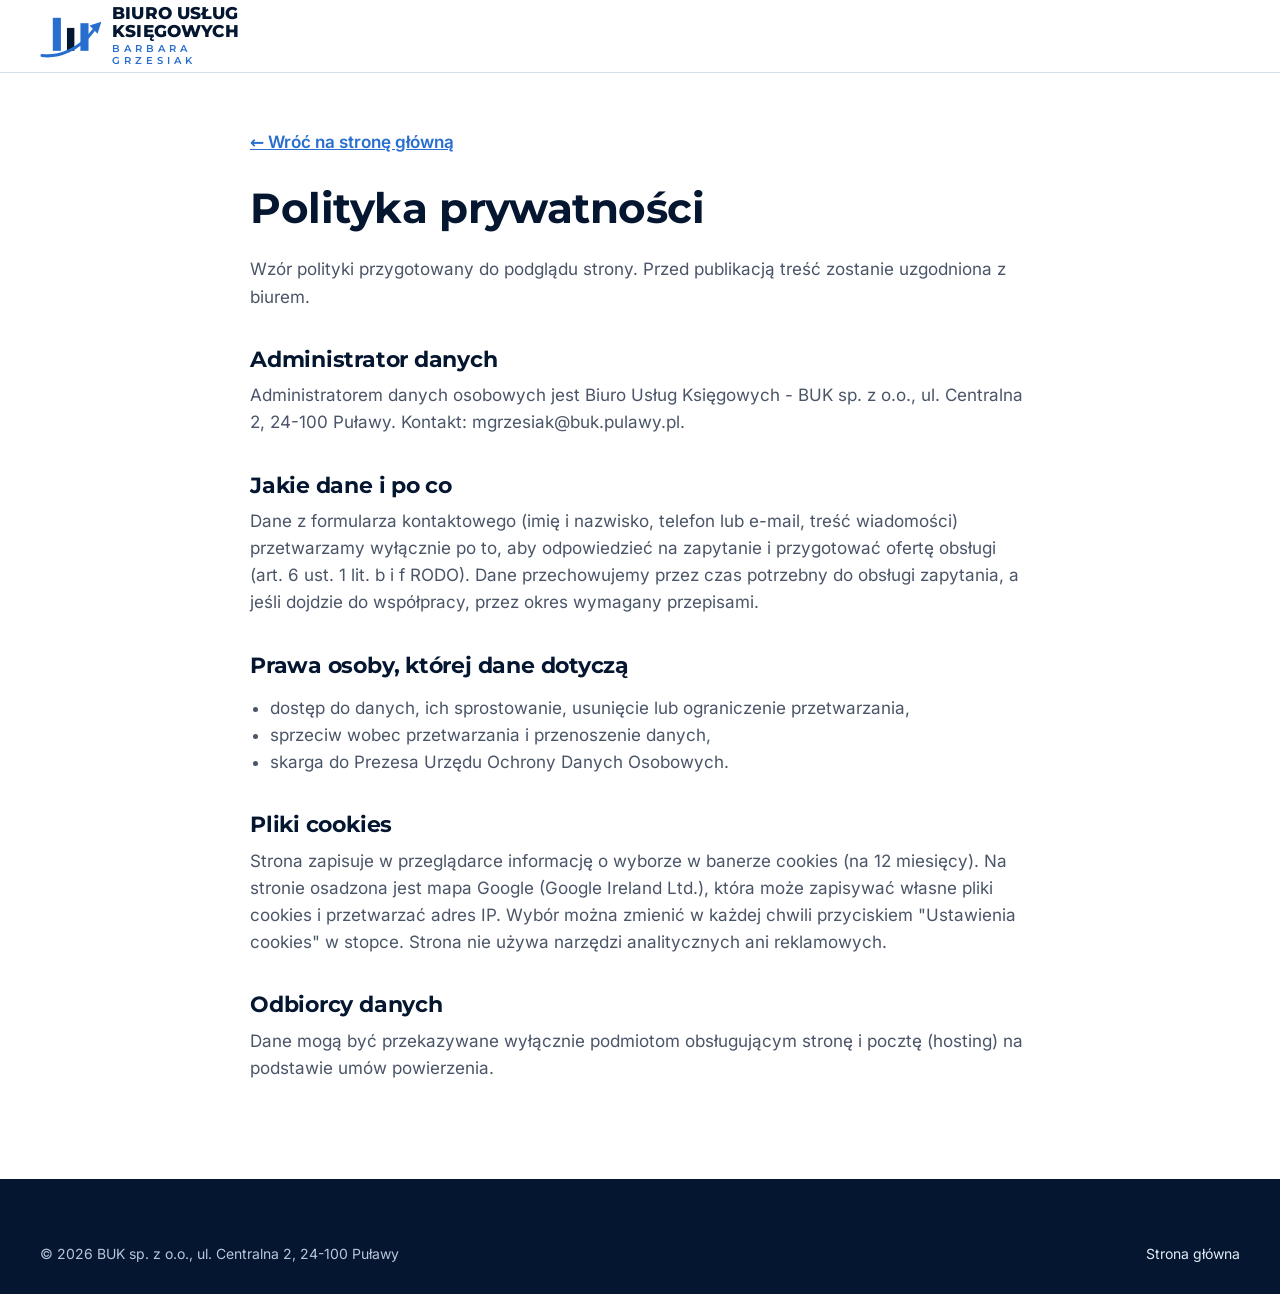
==== polityka.html @ df17cee8 "Podglad strony BUK Pulawy" ====
<!doctype html>
<html lang="pl">
<head>
<meta charset="utf-8">
<meta name="viewport" content="width=device-width,initial-scale=1">
<meta name="robots" content="noindex,nofollow">
<title>Polityka prywatności - Biuro Usług Księgowych BUK Puławy</title>
<link rel="stylesheet" href="style.css">
<style>
.pol{padding:56px 0 80px}
.pol .wrap{max-width:780px}
.pol h1{font-size:clamp(30px,4vw,42px);margin-bottom:24px}
.pol h2{font-size:22px;margin:36px 0 10px}
.pol p,.pol li{color:var(--tekst2)}
.pol ul{padding-left:20px}
.pol .wroc{display:inline-block;margin-bottom:28px;font-weight:600;color:var(--niebieski)}
</style>
</head>
<body>
<header class="top"><div class="top-in">
  <a class="logo" href="index.html" aria-label="Strona główna">
    <svg class="logo-znak" viewBox="0 0 92 68" aria-hidden="true"><rect x="19" y="7" width="12" height="49" fill="#276ECF"/><rect x="40" y="22" width="11" height="34" fill="#041630"/><rect x="60" y="15" width="12" height="41" fill="#276ECF"/><path d="M3 63C27 66 58 55 79 26" fill="none" stroke="#276ECF" stroke-width="4.6" stroke-linecap="round"/><path d="M91 13 73.5 18.5 85.5 30.5Z" fill="#276ECF"/></svg>
    <span class="logo-txt"><b>Biuro Usług<br>Księgowych</b><i>Barbara<br>Grzesiak</i></span>
  </a>
</div></header>
<main class="pol"><div class="wrap">
  <a class="wroc" href="index.html">&#8592; Wróć na stronę główną</a>
  <h1>Polityka prywatności</h1>
  <p>Wzór polityki przygotowany do podglądu strony. Przed publikacją treść zostanie uzgodniona z biurem.</p>
  <h2>Administrator danych</h2>
  <p>Administratorem danych osobowych jest Biuro Usług Księgowych - BUK sp. z o.o., ul. Centralna 2, 24-100 Puławy. Kontakt: mgrzesiak@buk.pulawy.pl.</p>
  <h2>Jakie dane i po co</h2>
  <p>Dane z formularza kontaktowego (imię i nazwisko, telefon lub e-mail, treść wiadomości) przetwarzamy wyłącznie po to, aby odpowiedzieć na zapytanie i przygotować ofertę obsługi (art. 6 ust. 1 lit. b i f RODO). Dane przechowujemy przez czas potrzebny do obsługi zapytania, a jeśli dojdzie do współpracy, przez okres wymagany przepisami.</p>
  <h2>Prawa osoby, której dane dotyczą</h2>
  <ul>
    <li>dostęp do danych, ich sprostowanie, usunięcie lub ograniczenie przetwarzania,</li>
    <li>sprzeciw wobec przetwarzania i przenoszenie danych,</li>
    <li>skarga do Prezesa Urzędu Ochrony Danych Osobowych.</li>
  </ul>
  <h2>Pliki cookies</h2>
  <p>Strona zapisuje w przeglądarce informację o wyborze w banerze cookies (na 12 miesięcy). Na stronie osadzona jest mapa Google (Google Ireland Ltd.), która może zapisywać własne pliki cookies i przetwarzać adres IP. Wybór można zmienić w każdej chwili przyciskiem "Ustawienia cookies" w stopce. Strona nie używa narzędzi analitycznych ani reklamowych.</p>
  <h2>Odbiorcy danych</h2>
  <p>Dane mogą być przekazywane wyłącznie podmiotom obsługującym stronę i pocztę (hosting) na podstawie umów powierzenia.</p>
</div></main>
<footer class="stopka"><div class="wrap s-dol" style="margin-top:0;border-top:0;padding-top:0">
  <span>&copy; 2026 BUK sp. z o.o., ul. Centralna 2, 24-100 Puławy</span>
  <a href="index.html">Strona główna</a>
</div></footer>
</body>
</html>
---- style.css ----
@font-face{font-family:'Montserrat';font-style:normal;font-weight:500 800;font-display:swap;src:url(fonts/montserrat-latin-ext.woff2) format('woff2');unicode-range:U+0100-02BA,U+02BD-02C5,U+02C7-02CC,U+02CE-02D7,U+02DD-02FF,U+0304,U+0308,U+0329,U+1D00-1DBF,U+1E00-1E9F,U+1EF2-1EFF,U+2020,U+20A0-20AB,U+20AD-20C0,U+2113,U+2C60-2C7F,U+A720-A7FF}
@font-face{font-family:'Montserrat';font-style:normal;font-weight:500 800;font-display:swap;src:url(fonts/montserrat-latin.woff2) format('woff2');unicode-range:U+0000-00FF,U+0131,U+0152-0153,U+02BB-02BC,U+02C6,U+02DA,U+02DC,U+0304,U+0308,U+0329,U+2000-206F,U+20AC,U+2122,U+2191,U+2193,U+2212,U+2215,U+FEFF,U+FFFD}
@font-face{font-family:'Inter';font-style:normal;font-weight:400;font-display:swap;src:url(fonts/inter-latin-ext-400-normal.woff2) format('woff2');unicode-range:U+0100-02BA,U+02BD-02C5,U+02C7-02CC,U+02CE-02D7,U+02DD-02FF,U+0304,U+0308,U+0329,U+1D00-1DBF,U+1E00-1E9F,U+1EF2-1EFF,U+2020,U+20A0-20AB,U+20AD-20C0,U+2113,U+2C60-2C7F,U+A720-A7FF}
@font-face{font-family:'Inter';font-style:normal;font-weight:400;font-display:swap;src:url(fonts/inter-latin-400-normal.woff2) format('woff2');unicode-range:U+0000-00FF,U+0131,U+0152-0153,U+02BB-02BC,U+02C6,U+02DA,U+02DC,U+0304,U+0308,U+0329,U+2000-206F,U+20AC,U+2122,U+2191,U+2193,U+2212,U+2215,U+FEFF,U+FFFD}
@font-face{font-family:'Inter';font-style:normal;font-weight:500;font-display:swap;src:url(fonts/inter-latin-ext-500-normal.woff2) format('woff2');unicode-range:U+0100-02BA,U+02BD-02C5,U+02C7-02CC,U+02CE-02D7,U+02DD-02FF,U+0304,U+0308,U+0329,U+1D00-1DBF,U+1E00-1E9F,U+1EF2-1EFF,U+2020,U+20A0-20AB,U+20AD-20C0,U+2113,U+2C60-2C7F,U+A720-A7FF}
@font-face{font-family:'Inter';font-style:normal;font-weight:500;font-display:swap;src:url(fonts/inter-latin-500-normal.woff2) format('woff2');unicode-range:U+0000-00FF,U+0131,U+0152-0153,U+02BB-02BC,U+02C6,U+02DA,U+02DC,U+0304,U+0308,U+0329,U+2000-206F,U+20AC,U+2122,U+2191,U+2193,U+2212,U+2215,U+FEFF,U+FFFD}
@font-face{font-family:'Inter';font-style:normal;font-weight:600;font-display:swap;src:url(fonts/inter-latin-ext-600-normal.woff2) format('woff2');unicode-range:U+0100-02BA,U+02BD-02C5,U+02C7-02CC,U+02CE-02D7,U+02DD-02FF,U+0304,U+0308,U+0329,U+1D00-1DBF,U+1E00-1E9F,U+1EF2-1EFF,U+2020,U+20A0-20AB,U+20AD-20C0,U+2113,U+2C60-2C7F,U+A720-A7FF}
@font-face{font-family:'Inter';font-style:normal;font-weight:600;font-display:swap;src:url(fonts/inter-latin-600-normal.woff2) format('woff2');unicode-range:U+0000-00FF,U+0131,U+0152-0153,U+02BB-02BC,U+02C6,U+02DA,U+02DC,U+0304,U+0308,U+0329,U+2000-206F,U+20AC,U+2122,U+2191,U+2193,U+2212,U+2215,U+FEFF,U+FFFD}

:root{
  --granat:#041630;
  --granat2:#0B2A57;
  --niebieski:#276ECF;
  --blekit:#4C93F0;
  --szary:#EEF2F7;
  --linia:#D7DFEA;
  --tekst:#1B2433;
  --tekst2:#4A5568;
  --head:72px;
  --wrap:min(1200px,calc(100% - 64px));
}
*,*::before,*::after{box-sizing:border-box}
[hidden]{display:none!important}
html{scroll-behavior:smooth;scroll-padding-top:var(--head);-webkit-text-size-adjust:100%}
body{margin:0;background:#fff;color:var(--tekst);font:400 17px/1.6 Inter,system-ui,-apple-system,"Segoe UI",Roboto,sans-serif;overflow-x:hidden}
img{display:block;max-width:100%;height:auto}
a{color:var(--niebieski)}
h1,h2,h3{font-family:Montserrat,Inter,sans-serif;color:var(--granat);margin:0;line-height:1.15;letter-spacing:-.01em}
h2{font-size:clamp(28px,3.2vw,42px);font-weight:700}
h3{font-size:20px;font-weight:700}
p{margin:0 0 1em}
.wrap{width:var(--wrap);margin:0 auto}
.skip{position:absolute;left:-9999px}
.skip:focus{left:16px;top:8px;z-index:200;background:#fff;padding:8px 12px}
:focus-visible{outline:3px solid var(--blekit);outline-offset:2px}

/* przyciski */
.btn{display:inline-flex;align-items:center;gap:12px;background:var(--niebieski);color:#fff;font:600 17px/1 Inter,sans-serif;text-decoration:none;padding:17px 24px;border:0;border-radius:3px;cursor:pointer;transition:background .2s,transform .2s}
.btn svg{width:18px;height:18px;transition:transform .2s}
.btn:hover{background:#1D5DB5}
.btn:hover svg{transform:translate(2px,-2px)}
.btn-jasny{background:#fff;color:var(--granat)}
.btn-jasny:hover{background:#E3EDFB}
.btn-maly{padding:12px 16px;font-size:15px}
.btn-obrys{background:transparent;color:var(--granat);box-shadow:inset 0 0 0 2px var(--granat)}
.btn-obrys:hover{background:var(--szary)}
.link{background:none;border:0;padding:0;font:inherit;color:inherit;text-decoration:underline;cursor:pointer}

/* nagłówek */
.top{position:sticky;top:0;z-index:50;background:#fff;border-bottom:1px solid var(--linia)}
.top-in{width:var(--wrap);margin:0 auto;height:var(--head);display:flex;align-items:center;gap:28px}
.logo{display:flex;align-items:center;gap:10px;text-decoration:none;margin-right:auto;min-width:0}
.logo-znak{width:62px;height:46px;flex:none}
.logo-txt{display:flex;flex-direction:column;font-family:Montserrat,sans-serif;line-height:1.02}
.logo-txt b{font-weight:800;color:var(--granat);font-size:17px;text-transform:uppercase;letter-spacing:.01em}
.logo-txt i{font-style:normal;font-weight:600;color:var(--niebieski);font-size:9.5px;text-transform:uppercase;letter-spacing:.42em;margin-top:3px;line-height:1.25}
.menu{display:flex;gap:30px}
.menu a{color:var(--granat);text-decoration:none;font-weight:500;font-size:16px;padding:6px 0;border-bottom:2px solid transparent}
.menu a:hover,.menu a.akt{border-bottom-color:var(--niebieski)}
.menu-tel{display:none}
.top-tel{display:inline-flex;align-items:center;gap:8px;color:var(--granat);font-weight:600;text-decoration:none;background:var(--szary);padding:11px 16px;border-radius:3px}
.top-tel svg{width:17px;height:17px;color:var(--niebieski)}
.burger{display:none}

/* hero */
.hero{position:relative;min-height:calc(100svh - var(--head) - 1px);display:flex;align-items:center;background:var(--granat);overflow:hidden;isolation:isolate}
.hero-foto{position:absolute;inset:0;z-index:-2}
.hero-foto img{width:100%;height:100%;object-fit:cover;object-position:62% 40%}
.hero::before{content:"";position:absolute;inset:0;z-index:-1;background:linear-gradient(90deg,rgba(4,22,48,.94) 0%,rgba(4,22,48,.86) 30%,rgba(4,22,48,.45) 55%,rgba(4,22,48,0) 75%)}
.hero-luk{position:absolute;left:0;bottom:0;width:min(60vw,1100px);height:auto;z-index:-1;pointer-events:none}
.hero-in{width:var(--wrap);margin:0 auto;padding:48px 0 64px}
.hero h1{color:#fff;font-size:clamp(36px,4.1vw,62px);font-weight:800;max-width:15.5ch;line-height:1.08}
.lead{color:#D5E0EF;font-size:clamp(17px,1.35vw,20px);max-width:36em;margin:22px 0 0}
.hero-cta{display:flex;align-items:center;gap:22px;flex-wrap:wrap;margin-top:34px}
.hero-adres{color:#B9C9E0;font-size:15px}

/* listy ze słupkami (znak z logo) */
.slupki-lista{list-style:none;margin:24px 0 0;padding:0}
.slupki-lista li{position:relative;padding:9px 0 9px 30px;border-top:1px solid var(--linia)}
.slupki-lista li:last-child{border-bottom:1px solid var(--linia)}
.slupki-lista li::before{content:"";position:absolute;left:0;top:17px;width:15px;height:13px;background:linear-gradient(var(--niebieski),var(--niebieski)) 0 100%/4px 9px no-repeat,linear-gradient(var(--granat),var(--granat)) 5.5px 100%/4px 6px no-repeat,linear-gradient(var(--niebieski),var(--niebieski)) 11px 100%/4px 13px no-repeat}
.slupki-lista.jasna li{border-color:rgba(255,255,255,.16);color:#E4ECF7}
.slupki-lista.jasna li::before{background:linear-gradient(var(--blekit),var(--blekit)) 0 100%/4px 9px no-repeat,linear-gradient(#fff,#fff) 5.5px 100%/4px 6px no-repeat,linear-gradient(var(--blekit),var(--blekit)) 11px 100%/4px 13px no-repeat}

/* o biurze */
.o-biurze{padding:104px 0}
.o-siatka{display:grid;grid-template-columns:minmax(0,1.05fr) minmax(0,1fr);gap:72px;align-items:center}
.o-tekst h2{margin-bottom:24px;max-width:18ch}
.o-tekst p{color:var(--tekst2)}
.o-foto{position:relative;margin:0 0 0 0;padding:0 0 44px 44px}
.o-foto img{width:100%;aspect-ratio:3/2;object-fit:cover;object-position:40% 50%;position:relative;z-index:1}
.o-slupki{position:absolute;left:0;bottom:0;width:120px;height:160px;z-index:0}

/* oferta */
.oferta{background:var(--szary);padding:104px 0}
.sekcja-gora{display:flex;justify-content:space-between;align-items:flex-end;gap:32px;margin-bottom:44px}
.sekcja-gora p{max-width:30em;color:var(--tekst2);margin:0}
.karty{display:grid;grid-template-columns:repeat(3,minmax(0,1fr));gap:28px}
.karta{position:relative;background:#fff;display:flex;flex-direction:column;border-bottom:4px solid var(--niebieski);overflow:hidden}
.karta-foto{aspect-ratio:16/10;overflow:hidden}
.karta-foto img{width:100%;height:100%;object-fit:cover;transition:transform .5s}
.karta:hover .karta-foto img{transform:scale(1.04)}
.karta-in{padding:28px 28px 40px}
.karta h3{font-size:22px;margin-bottom:14px}
.karta ul{margin:0;padding:0;list-style:none;color:var(--tekst2)}
.karta li{padding:6px 0;border-top:1px solid #E6EBF2;font-size:16px}
.karta li:first-child{border-top:0}
.karta p{color:var(--tekst2);font-size:16px;margin:0}
.karta-wykres{position:absolute;right:24px;bottom:14px;display:flex;align-items:flex-end;gap:4px;height:22px}
.karta-wykres i{display:block;width:6px;background:var(--niebieski);transition:height .35s}
.karta-wykres i:nth-child(1){height:10px}
.karta-wykres i:nth-child(2){height:6px;background:var(--granat)}
.karta-wykres i:nth-child(3){height:14px}
.karta:hover .karta-wykres i:nth-child(1){height:15px}
.karta:hover .karta-wykres i:nth-child(2){height:11px}
.karta:hover .karta-wykres i:nth-child(3){height:22px}
.karty-nav{display:none}

/* dla kogo - ciemna sekcja */
.dla-kogo{position:relative;background:var(--granat);color:#fff;padding:104px 0;overflow:hidden;isolation:isolate}
.dk-tlo{position:absolute;inset:0;width:100%;height:100%;object-fit:cover;opacity:.22;z-index:-2;filter:grayscale(1)}
.dk-wykres{position:absolute;right:0;bottom:0;width:min(52vw,640px);height:auto;z-index:-1;fill:rgba(76,147,240,.16);stroke:rgba(76,147,240,.28)}
.dk-wykres path:last-child{stroke:none}
.dk-in h2{color:#fff;max-width:16ch}
.dk-lead{color:#C4D2E6;font-size:19px;margin:18px 0 40px;max-width:32em}
.dk-kolumny{display:grid;grid-template-columns:repeat(2,minmax(0,330px));gap:48px;margin-bottom:44px}
.dk-kolumny h3{color:#fff;font-size:18px}
.dk-kolumny .slupki-lista{margin-top:14px}

/* kontakt */
.kontakt{padding:104px 0}
.k-siatka{display:grid;grid-template-columns:minmax(0,1fr) minmax(0,1fr);gap:56px;align-items:stretch}
.k-firma{font-size:19px;color:var(--granat);font-weight:500;margin:22px 0 22px}
.k-lista{margin:0 0 36px;display:grid;grid-template-columns:repeat(2,minmax(0,1fr));gap:24px}
.k-lista dt{font-size:14px;color:var(--tekst2);margin-bottom:4px}
.k-lista dd{margin:0;font-weight:600;line-height:1.7;overflow-wrap:anywhere}
.k-lista a{color:var(--granat);text-decoration:none}
.k-lista a:hover{color:var(--niebieski);text-decoration:underline}
.formularz{background:var(--szary);padding:30px;border-top:4px solid var(--niebieski)}
.formularz h3{margin-bottom:18px}
.pola{display:grid;grid-template-columns:repeat(2,minmax(0,1fr));gap:16px}
.formularz label{display:block;font-size:15px;font-weight:500;color:var(--granat);margin-bottom:16px}
.formularz input:not([type=checkbox]),.formularz textarea{display:block;width:100%;margin-top:6px;font:400 16px/1.4 Inter,sans-serif;padding:12px 14px;border:1px solid #C3CEDD;border-radius:3px;background:#fff;color:var(--tekst)}
.formularz input:focus,.formularz textarea:focus{outline:2px solid var(--niebieski);outline-offset:0;border-color:var(--niebieski)}
.formularz textarea{resize:vertical}
.zgoda{display:flex!important;gap:10px;align-items:flex-start;font-weight:400!important;font-size:14px!important;color:var(--tekst2)!important}
.zgoda input{margin-top:3px;width:18px;height:18px;flex:none;accent-color:var(--niebieski)}
.form-info{margin:14px 0 0;font-size:15px;color:var(--granat);min-height:1px}
.k-mapa{position:relative;min-height:420px;display:flex;flex-direction:column}
.k-mapa iframe{flex:1;width:100%;min-height:420px;border:0;display:block;filter:saturate(.9)}
.trasa{display:block;background:var(--granat);color:#fff;text-decoration:none;font-weight:600;padding:16px 20px}
.trasa:hover{background:var(--granat2)}
.mapa-zastep{flex:1;min-height:420px;background:var(--szary);display:flex;flex-direction:column;justify-content:center;align-items:flex-start;padding:32px;gap:12px}

/* stopka */
.stopka{background:var(--granat);color:#B9C6DA;padding:64px 0 28px;font-size:15px}
.stopka a,.stopka .link{color:#E4ECF7;text-decoration:none}
.stopka a:hover,.stopka .link:hover{text-decoration:underline}
.s-siatka{display:grid;grid-template-columns:minmax(0,1.6fr) repeat(3,minmax(0,1fr));gap:32px}
.s-firma{display:flex;gap:16px;align-items:flex-start}
.s-znak{width:52px;height:38px;flex:none}
.s-firma b{color:#fff}
.stopka p{margin:0;line-height:1.85}
.s-dol{display:flex;justify-content:space-between;align-items:center;gap:16px;flex-wrap:wrap;margin-top:44px;padding-top:22px;border-top:1px solid rgba(255,255,255,.12);font-size:14px}

/* dolny pasek (telefon) */
.mob{display:none}

/* cookies */
.cookies{position:fixed;left:24px;bottom:24px;z-index:90;max-width:440px;background:#fff;color:var(--tekst);padding:22px;box-shadow:0 18px 50px rgba(4,22,48,.28);border-top:4px solid var(--niebieski);font-size:15px}
.cookies p{margin:0 0 10px}
.ck-tyt{font:700 17px Montserrat,sans-serif;color:var(--granat)}
.ck-opcje{display:grid;gap:8px;margin:6px 0 14px}
.ck-opcje label{display:flex;gap:8px;align-items:center}
.ck-btn{display:flex;gap:10px;align-items:center;flex-wrap:wrap;margin-top:14px}
.ck-btn .link{color:var(--granat);font-size:15px;margin-left:4px}

/* niski komputer */
@media (min-width:761px) and (max-height:820px){
  .hero h1{font-size:clamp(34px,3.6vw,52px)}
  .hero-in{padding:32px 0 44px}
  .hero-cta{margin-top:28px}
}
@media (max-width:1100px){
  .menu{gap:20px}
  .top-tel span{display:none}
  .o-siatka{gap:44px}
}

/* tablet i telefon */
@media (max-width:900px){
  :root{--head:64px;--wrap:calc(100% - 32px)}
  .top-in{gap:10px}
  .burger{display:flex;flex-direction:column;justify-content:center;gap:5px;width:46px;height:46px;background:var(--granat);border:0;border-radius:3px;padding:0 12px;cursor:pointer}
  .burger span{display:block;height:2px;background:#fff;transition:transform .25s,opacity .2s}
  .burger[aria-expanded=true] span:nth-child(1){transform:translateY(7px) rotate(45deg)}
  .burger[aria-expanded=true] span:nth-child(2){opacity:0}
  .burger[aria-expanded=true] span:nth-child(3){transform:translateY(-7px) rotate(-45deg)}
  .top-tel{padding:0;width:46px;height:46px;justify-content:center}
  .top-tel svg{width:20px;height:20px}
  .menu{position:fixed;left:0;right:0;top:var(--head);background:#fff;flex-direction:column;gap:0;padding:8px 16px 24px;border-bottom:1px solid var(--linia);box-shadow:0 20px 40px rgba(4,22,48,.18);transform:translateY(-8px);opacity:0;visibility:hidden;transition:opacity .2s,transform .2s,visibility .2s}
  .menu.otwarte{opacity:1;visibility:visible;transform:none}
  .menu a{font:700 20px/1.3 Montserrat,sans-serif;padding:15px 0;border-bottom:1px solid var(--linia)}
  .menu a.akt{color:var(--niebieski);border-bottom-color:var(--linia)}
  .menu-tel{display:block;color:var(--niebieski)!important;border-bottom:0!important}
  .o-siatka,.k-siatka{grid-template-columns:minmax(0,1fr)}
  .s-siatka{grid-template-columns:repeat(2,minmax(0,1fr))}
  .s-firma{grid-column:1/-1}
  .karty{display:flex;overflow-x:auto;scroll-snap-type:x mandatory;gap:16px;margin:0 -16px;padding:0 16px 8px;scrollbar-width:none;overscroll-behavior-x:contain;cursor:grab}
  .karty::-webkit-scrollbar{display:none}
  .karta{flex:0 0 min(82%,380px);scroll-snap-align:start}
  .karty-nav{display:flex;gap:10px;margin-top:16px}
  .kn{width:46px;height:46px;border:2px solid var(--granat);background:#fff;color:var(--granat);font-size:20px;border-radius:3px;cursor:pointer}
}

@media (max-width:760px){
  body{font-size:16.5px}
  .logo-znak{width:44px;height:33px}
  .logo-txt b{font-size:13px}
  .logo-txt i{font-size:7.5px;letter-spacing:.38em}
  .hero{flex-direction:column;align-items:stretch;min-height:calc(100svh - var(--head) - 1px)}
  .hero::before{display:none}
  .hero-luk{display:none}
  .hero-foto{position:relative;inset:auto;z-index:0;flex:1 1 0;min-height:min(58vw,30svh);align-self:stretch;width:100%}
  .hero-foto img{position:absolute;inset:0;object-position:50% 30%}
  .hero-foto::after{content:"";position:absolute;left:0;right:0;bottom:-1px;height:45%;background:linear-gradient(rgba(4,22,48,0),var(--granat))}
  .hero-in{flex:0 0 auto;width:100%;padding:6px 16px 26px;position:relative;z-index:1}
  .hero h1{font-size:clamp(27px,7.6vw,34px);max-width:none}
  .lead{font-size:16px;line-height:1.5;margin-top:14px}
  .hero-cta{margin-top:24px;gap:10px 16px}
  .hero-cta .btn{flex:1 1 auto;justify-content:center}
  .hero-adres{font-size:14px;width:100%;text-align:center}
  .o-biurze,.oferta,.dla-kogo,.kontakt{padding:68px 0}
  .o-foto{padding:0 0 28px 28px}
  .o-slupki{width:80px;height:106px}
  .sekcja-gora{display:block;margin-bottom:28px}
  .sekcja-gora p{margin-top:12px}
  .dk-kolumny{grid-template-columns:minmax(0,1fr);gap:28px}
  .dk-wykres{width:90vw}
  .dla-kogo .btn{width:100%;justify-content:center}
  .k-lista{grid-template-columns:minmax(0,1fr);gap:16px}
  .pola{grid-template-columns:minmax(0,1fr);gap:0}
  .formularz{padding:22px 18px;margin:0 -16px}
  .formularz .btn{width:100%;justify-content:center}
  .k-mapa,.k-mapa iframe{min-height:320px}
  .k-mapa{margin:0 -16px}
  .kontakt{padding-bottom:0}
  .stopka{padding-bottom:96px}
  .s-dol{flex-direction:column;align-items:flex-start}
  .mob{display:grid;grid-template-columns:1fr 1.4fr;gap:8px;position:fixed;left:0;right:0;bottom:0;z-index:60;background:#fff;padding:10px 12px calc(10px + env(safe-area-inset-bottom));box-shadow:0 -6px 24px rgba(4,22,48,.16);transform:translateY(110%);transition:transform .25s}
  .mob.widac{transform:none}
  .mob a{display:flex;align-items:center;justify-content:center;height:48px;border-radius:3px;font-weight:600;text-decoration:none;color:var(--granat);box-shadow:inset 0 0 0 2px var(--granat)}
  .mob a.mob-cta{background:var(--niebieski);color:#fff;box-shadow:none}
  .cookies{left:12px;right:12px;bottom:12px;max-width:none;padding:18px}
}
@media (max-width:760px) and (max-height:700px){
  .hero h1{font-size:clamp(25px,7vw,30px)}
  .lead{font-size:15.5px;margin-top:10px}
  .hero-cta{margin-top:24px}
  .hero-in{padding-bottom:20px}
}
@media (prefers-reduced-motion:reduce){*{transition:none!important;scroll-behavior:auto!important}}
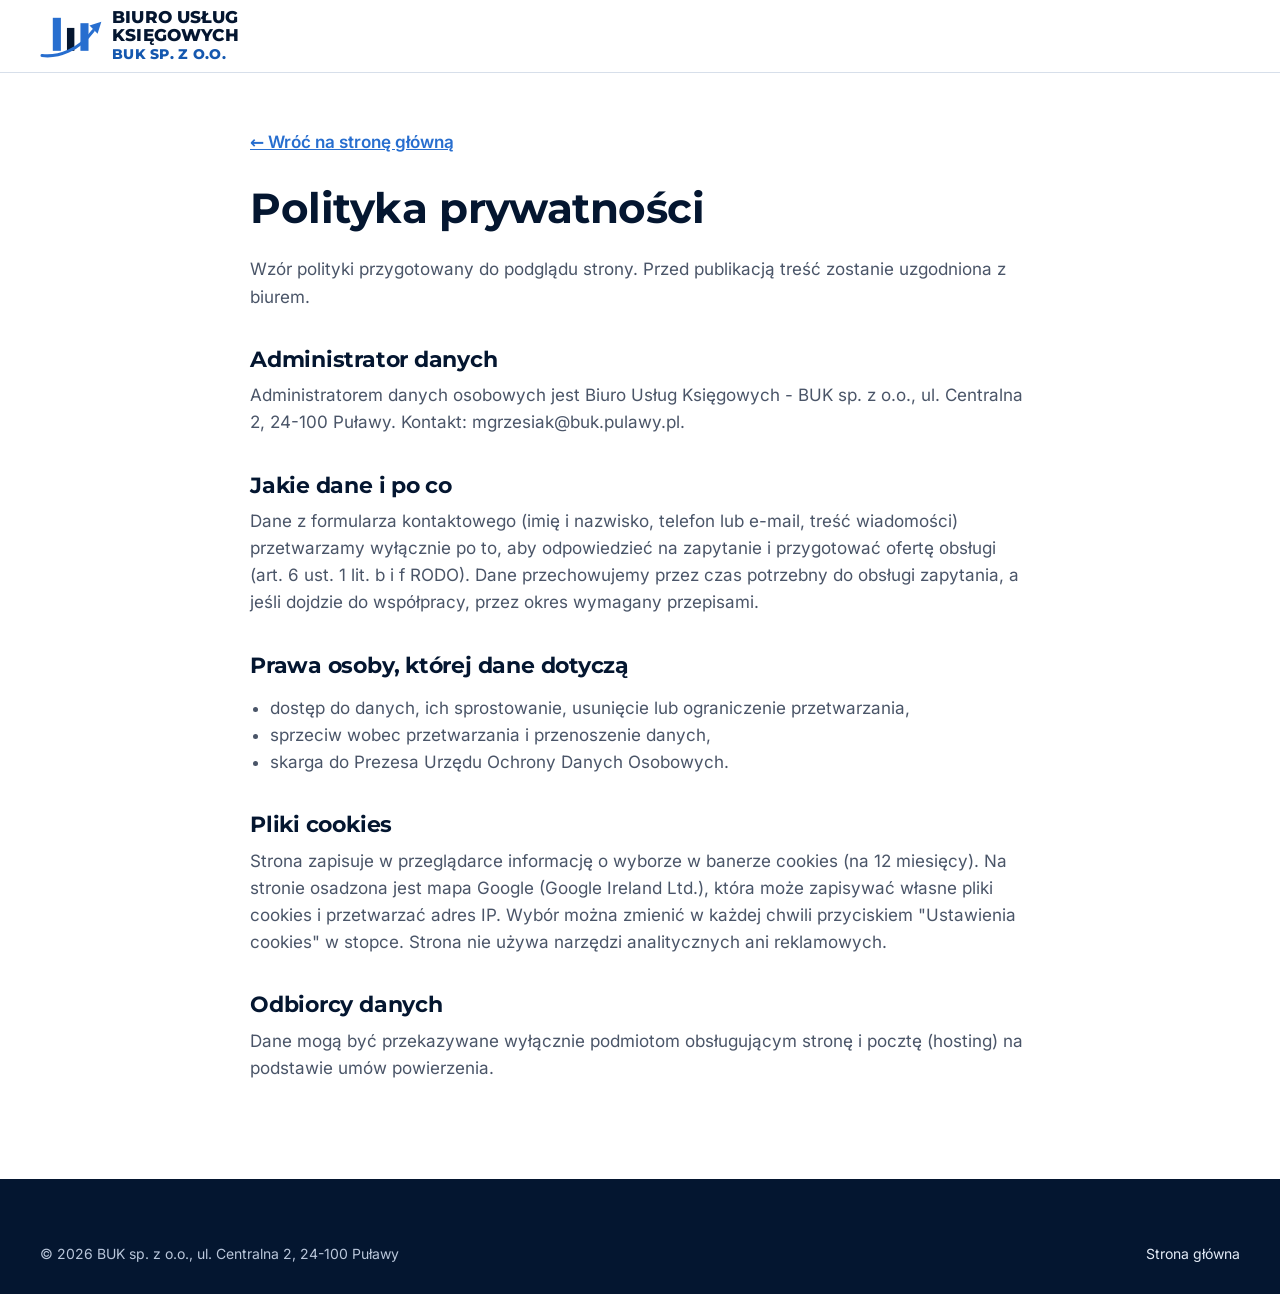
==== commit 4f9ff758: "Nowe logo BUK sp. z o.o., favicon, godziny pracy biura, kontakt bez telefonu prywatnego" ====
--- a/polityka.html
+++ b/polityka.html
@@ -5,6 +5,10 @@
 <meta name="viewport" content="width=device-width,initial-scale=1">
 <meta name="robots" content="noindex,nofollow">
 <title>Polityka prywatności - Biuro Usług Księgowych BUK Puławy</title>
+<link rel="icon" href="favicon.ico" sizes="48x48">
+<link rel="icon" type="image/png" sizes="32x32" href="img/favicon-32.png">
+<link rel="icon" type="image/png" sizes="192x192" href="img/favicon-192.png">
+<link rel="apple-touch-icon" href="img/apple-touch-icon.png">
 <link rel="stylesheet" href="style.css">
 <style>
 .pol{padding:56px 0 80px}
@@ -20,7 +24,7 @@
 <header class="top"><div class="top-in">
   <a class="logo" href="index.html" aria-label="Strona główna">
     <svg class="logo-znak" viewBox="0 0 92 68" aria-hidden="true"><rect x="19" y="7" width="12" height="49" fill="#276ECF"/><rect x="40" y="22" width="11" height="34" fill="#041630"/><rect x="60" y="15" width="12" height="41" fill="#276ECF"/><path d="M3 63C27 66 58 55 79 26" fill="none" stroke="#276ECF" stroke-width="4.6" stroke-linecap="round"/><path d="M91 13 73.5 18.5 85.5 30.5Z" fill="#276ECF"/></svg>
-    <span class="logo-txt"><b>Biuro Usług<br>Księgowych</b><i>Barbara<br>Grzesiak</i></span>
+    <span class="logo-txt"><b>Biuro Usług<br>Księgowych</b><i>BUK sp.&nbsp;z&nbsp;o.o.</i></span>
   </a>
 </div></header>
 <main class="pol"><div class="wrap">
--- a/style.css
+++ b/style.css
@@ -53,7 +53,7 @@
 .logo-znak{width:62px;height:46px;flex:none}
 .logo-txt{display:flex;flex-direction:column;font-family:Montserrat,sans-serif;line-height:1.02}
 .logo-txt b{font-weight:800;color:var(--granat);font-size:17px;text-transform:uppercase;letter-spacing:.01em}
-.logo-txt i{font-style:normal;font-weight:600;color:var(--niebieski);font-size:9.5px;text-transform:uppercase;letter-spacing:.42em;margin-top:3px;line-height:1.25}
+.logo-txt i{font-style:normal;font-weight:800;color:#1558AF;font-size:14px;text-transform:uppercase;letter-spacing:.02em;margin-top:3px;line-height:1.1}
 .menu{display:flex;gap:30px}
 .menu a{color:var(--granat);text-decoration:none;font-weight:500;font-size:16px;padding:6px 0;border-bottom:2px solid transparent}
 .menu a:hover,.menu a.akt{border-bottom-color:var(--niebieski)}
@@ -217,7 +217,7 @@
   body{font-size:16.5px}
   .logo-znak{width:44px;height:33px}
   .logo-txt b{font-size:13px}
-  .logo-txt i{font-size:7.5px;letter-spacing:.38em}
+  .logo-txt i{font-size:11px;letter-spacing:.02em}
   .hero{flex-direction:column;align-items:stretch;min-height:calc(100svh - var(--head) - 1px)}
   .hero::before{display:none}
   .hero-luk{display:none}
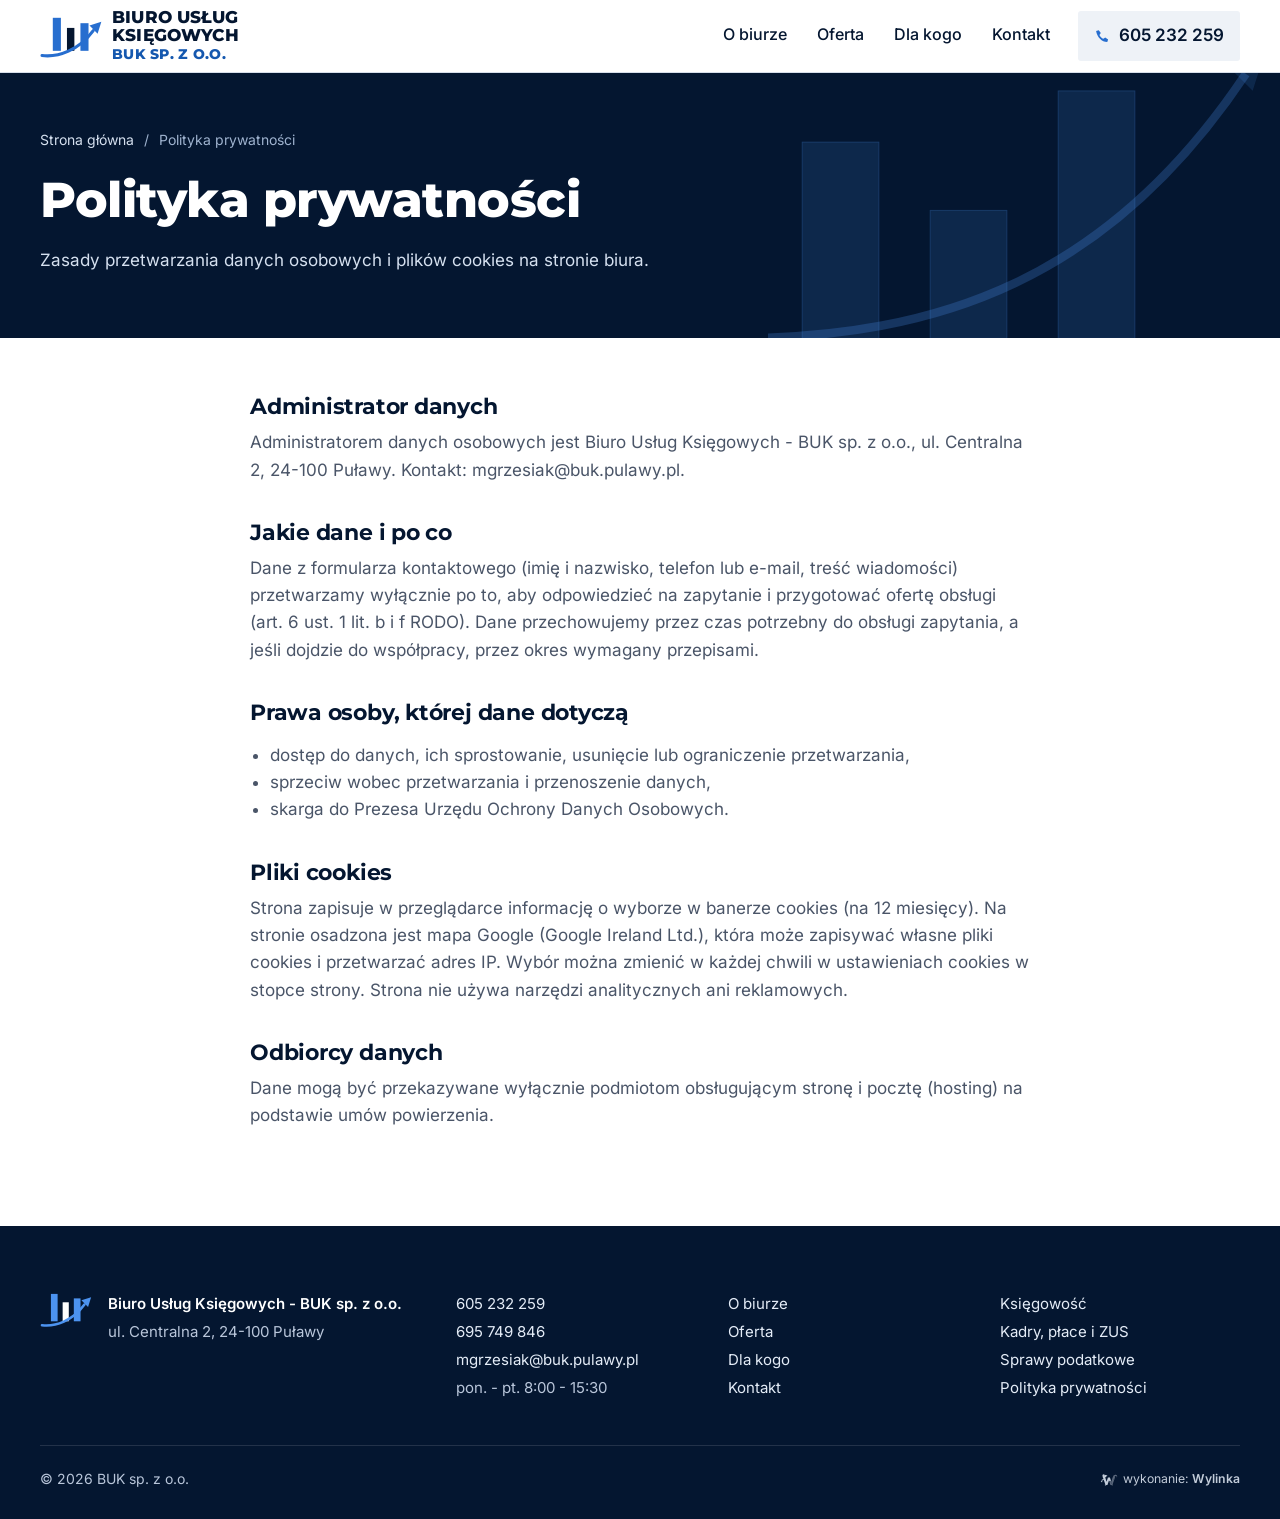
==== commit 16924311: "Strona na gotowo: osobne podstrony O biurze, Oferta, Dla kogo, Kontakt, polityka prywatnosci" ====
--- a/polityka.html
+++ b/polityka.html
@@ -2,35 +2,51 @@
 <html lang="pl">
 <head>
 <meta charset="utf-8">
-<meta name="viewport" content="width=device-width,initial-scale=1">
-<meta name="robots" content="noindex,nofollow">
+<meta name="viewport" content="width=device-width,initial-scale=1,viewport-fit=cover">
+<meta name="robots" content="noindex, nofollow" data-podglad>
 <title>Polityka prywatności - Biuro Usług Księgowych BUK Puławy</title>
+<meta name="description" content="Polityka prywatności strony Biura Usług Księgowych BUK sp. z o.o. w Puławach.">
+<meta name="theme-color" content="#041630">
+<link rel="preload" href="fonts/montserrat-latin.woff2" as="font" type="font/woff2" crossorigin>
 <link rel="icon" href="favicon.ico" sizes="48x48">
 <link rel="icon" type="image/png" sizes="32x32" href="img/favicon-32.png">
 <link rel="icon" type="image/png" sizes="192x192" href="img/favicon-192.png">
 <link rel="apple-touch-icon" href="img/apple-touch-icon.png">
 <link rel="stylesheet" href="style.css">
-<style>
-.pol{padding:56px 0 80px}
-.pol .wrap{max-width:780px}
-.pol h1{font-size:clamp(30px,4vw,42px);margin-bottom:24px}
-.pol h2{font-size:22px;margin:36px 0 10px}
-.pol p,.pol li{color:var(--tekst2)}
-.pol ul{padding-left:20px}
-.pol .wroc{display:inline-block;margin-bottom:28px;font-weight:600;color:var(--niebieski)}
-</style>
 </head>
 <body>
-<header class="top"><div class="top-in">
-  <a class="logo" href="index.html" aria-label="Strona główna">
-    <svg class="logo-znak" viewBox="0 0 92 68" aria-hidden="true"><rect x="19" y="7" width="12" height="49" fill="#276ECF"/><rect x="40" y="22" width="11" height="34" fill="#041630"/><rect x="60" y="15" width="12" height="41" fill="#276ECF"/><path d="M3 63C27 66 58 55 79 26" fill="none" stroke="#276ECF" stroke-width="4.6" stroke-linecap="round"/><path d="M91 13 73.5 18.5 85.5 30.5Z" fill="#276ECF"/></svg>
-    <span class="logo-txt"><b>Biuro Usług<br>Księgowych</b><i>BUK sp.&nbsp;z&nbsp;o.o.</i></span>
-  </a>
-</div></header>
-<main class="pol"><div class="wrap">
-  <a class="wroc" href="index.html">&#8592; Wróć na stronę główną</a>
-  <h1>Polityka prywatności</h1>
-  <p>Wzór polityki przygotowany do podglądu strony. Przed publikacją treść zostanie uzgodniona z biurem.</p>
+<a class="skip" href="#tresc">Przejdź do treści</a>
+
+<header class="top" id="top">
+  <div class="top-in">
+    <a class="logo" href="./" aria-label="Biuro Usług Księgowych BUK sp. z o.o. - strona główna">
+      <svg class="logo-znak" viewBox="0 0 92 68" aria-hidden="true"><rect x="19" y="7" width="12" height="49" fill="#276ECF"/><rect x="40" y="22" width="11" height="34" fill="#041630"/><rect x="60" y="15" width="12" height="41" fill="#276ECF"/><path d="M3 63C27 66 58 55 79 26" fill="none" stroke="#276ECF" stroke-width="4.6" stroke-linecap="round"/><path d="M91 13 73.5 18.5 85.5 30.5Z" fill="#276ECF"/></svg>
+      <span class="logo-txt"><b>Biuro Usług<br>Księgowych</b><i>BUK sp.&nbsp;z&nbsp;o.o.</i></span>
+    </a>
+    <nav class="menu" id="menu" aria-label="Menu główne">
+      <a href="o-biurze.html">O biurze</a>
+      <a href="oferta.html">Oferta</a>
+      <a href="dla-kogo.html">Dla kogo</a>
+      <a href="kontakt.html">Kontakt</a>
+      <a class="menu-tel" href="tel:+48605232259">605 232 259</a>
+    </nav>
+    <a class="top-tel" href="tel:+48605232259"><svg viewBox="0 0 20 20" aria-hidden="true"><path d="M5.6 2.5 8 5.9 6.4 8.1c.9 2 2.6 3.7 4.6 4.6l2.2-1.6 3.4 2.4-1 3.1C9.3 16.4 3.6 10.7 2.5 3.5z" fill="currentColor"/></svg><span>605 232 259</span></a>
+    <button class="burger" id="burger" aria-label="Otwórz menu" aria-expanded="false" aria-controls="menu"><span></span><span></span><span></span></button>
+  </div>
+</header>
+
+<main id="tresc">
+<section class="pasek">
+  <svg class="dk-wykres" viewBox="0 0 600 400" preserveAspectRatio="xMaxYMax meet" aria-hidden="true"><rect x="40" y="170" width="90" height="230"/><rect x="190" y="250" width="90" height="150"/><rect x="340" y="110" width="90" height="290"/><path d="M-40 400C200 400 400 330 560 90" fill="none" stroke-width="10"/><path d="M590 40 520 62 568 110Z"/></svg>
+  <div class="wrap pasek-in">
+    <nav class="okruchy" aria-label="Jesteś tutaj"><a href="./">Strona główna</a><span aria-hidden="true">/</span><span>Polityka prywatności</span></nav>
+    <h1>Polityka prywatności</h1>
+    <p class="pasek-lead">Zasady przetwarzania danych osobowych i plików cookies na stronie biura.</p>
+    <div class="pasek-cta" data-mob hidden><a class="btn btn-jasny" href="kontakt.html#zapytanie">Zapytaj o obsługę<svg viewBox="0 0 24 24" aria-hidden="true"><path d="M5 19 19 5M9 5h10v10" fill="none" stroke="currentColor" stroke-width="2.4"/></svg></a><a class="pasek-tel" href="tel:+48605232259">605 232 259</a></div>
+  </div>
+</section>
+
+<section class="pol"><div class="wrap">
   <h2>Administrator danych</h2>
   <p>Administratorem danych osobowych jest Biuro Usług Księgowych - BUK sp. z o.o., ul. Centralna 2, 24-100 Puławy. Kontakt: mgrzesiak@buk.pulawy.pl.</p>
   <h2>Jakie dane i po co</h2>
@@ -42,13 +58,51 @@
     <li>skarga do Prezesa Urzędu Ochrony Danych Osobowych.</li>
   </ul>
   <h2>Pliki cookies</h2>
-  <p>Strona zapisuje w przeglądarce informację o wyborze w banerze cookies (na 12 miesięcy). Na stronie osadzona jest mapa Google (Google Ireland Ltd.), która może zapisywać własne pliki cookies i przetwarzać adres IP. Wybór można zmienić w każdej chwili przyciskiem "Ustawienia cookies" w stopce. Strona nie używa narzędzi analitycznych ani reklamowych.</p>
+  <p>Strona zapisuje w przeglądarce informację o wyborze w banerze cookies (na 12 miesięcy). Na stronie osadzona jest mapa Google (Google Ireland Ltd.), która może zapisywać własne pliki cookies i przetwarzać adres IP. Wybór można zmienić w każdej chwili w ustawieniach cookies w stopce strony. Strona nie używa narzędzi analitycznych ani reklamowych.</p>
   <h2>Odbiorcy danych</h2>
   <p>Dane mogą być przekazywane wyłącznie podmiotom obsługującym stronę i pocztę (hosting) na podstawie umów powierzenia.</p>
-</div></main>
-<footer class="stopka"><div class="wrap s-dol" style="margin-top:0;border-top:0;padding-top:0">
-  <span>&copy; 2026 BUK sp. z o.o., ul. Centralna 2, 24-100 Puławy</span>
-  <a href="index.html">Strona główna</a>
-</div></footer>
+</div></section>
+</main>
+
+<footer class="stopka">
+  <div class="wrap s-siatka">
+    <div class="s-firma">
+      <svg class="s-znak" viewBox="0 0 92 68" aria-hidden="true"><rect x="19" y="7" width="12" height="49" fill="#4C93F0"/><rect x="40" y="22" width="11" height="34" fill="#fff"/><rect x="60" y="15" width="12" height="41" fill="#4C93F0"/><path d="M3 63C27 66 58 55 79 26" fill="none" stroke="#4C93F0" stroke-width="4.6" stroke-linecap="round"/><path d="M91 13 73.5 18.5 85.5 30.5Z" fill="#4C93F0"/></svg>
+      <p><b>Biuro Usług Księgowych - BUK sp.&nbsp;z&nbsp;o.o.</b><br>ul. Centralna 2, 24-100 Puławy</p>
+    </div>
+    <div class="s-kol">
+      <p><a href="tel:+48605232259">605 232 259</a><br><a href="tel:+48695749846">695 749 846</a><br><a href="mailto:mgrzesiak@buk.pulawy.pl">mgrzesiak@buk.pulawy.pl</a><br>pon. - pt. 8:00 - 15:30</p>
+    </div>
+    <div class="s-kol">
+      <p><a href="o-biurze.html">O biurze</a><br><a href="oferta.html">Oferta</a><br><a href="dla-kogo.html">Dla kogo</a><br><a href="kontakt.html">Kontakt</a></p>
+    </div>
+    <div class="s-kol">
+      <p><a href="oferta.html#ksiegowosc">Księgowość</a><br><a href="oferta.html#kadry-i-place">Kadry, płace i ZUS</a><br><a href="oferta.html#podatki">Sprawy podatkowe</a><br><a href="polityka.html">Polityka prywatności</a></p>
+    </div>
+  </div>
+  <div class="wrap s-dol">
+    <span>&copy; <span id="rok">2026</span> BUK sp.&nbsp;z&nbsp;o.o.</span>
+<style>
+.wylinka-badge{display:inline-flex;align-items:center;gap:.4em;color:inherit;text-decoration:none;font-size:.875em;line-height:1;opacity:.85}
+.wylinka-badge:hover,.wylinka-badge:focus-visible{opacity:1}
+.wylinka-badge:focus-visible{outline:2px solid currentColor;outline-offset:3px;border-radius:2px}
+.wylinka-badge svg{width:18px;height:18px;flex:none;overflow:visible}
+.wylinka-badge b{font-weight:600}
+.wylinka-badge .wy-old{opacity:.45;transform-origin:40px 30px;transition:transform .32s cubic-bezier(.3,.7,.4,1),opacity .32s ease-out}
+.wylinka-badge .wy-pod{opacity:0;transition:opacity .2s ease-out .08s}
+.wylinka-badge:hover .wy-old,.wylinka-badge:focus-visible .wy-old{transform:translate(9px,7px) rotate(9deg);opacity:0}
+.wylinka-badge:hover .wy-pod,.wylinka-badge:focus-visible .wy-pod{opacity:1}
+@media (prefers-reduced-motion:reduce){.wylinka-badge .wy-old,.wylinka-badge .wy-pod{transition:none}.wylinka-badge:hover .wy-old,.wylinka-badge:focus-visible .wy-old{transform:none;opacity:.45}.wylinka-badge:hover .wy-pod,.wylinka-badge:focus-visible .wy-pod{opacity:0}}
+</style>
+<a class="wylinka-badge" href="https://wylinka.pl/?utm_source=buk.pulawy.pl&amp;utm_medium=stopka&amp;utm_campaign=wykonanie" rel="noopener" title="Strona wykonana przez Wylinka"><svg viewBox="0 0 64 64" aria-hidden="true" focusable="false" fill="currentColor"><path d="M9.8 22.8l-1.2-7.9 2.2-3.7 15.5 4.6-.5 1.5-7.2 5.5 4.7 15.6 5-15.6 7 0 4.1 12.7-4.2-.9-2.6 1.8-.8-2.2-5.3 15.6-4.3 0 .4 .2-2.1 2.8-1.3-1.1 1.1-1.4-3.1 .2-.1-1.7 2.2-.1-5.7-16.5-4.8 .6-.8 3.1 0 .5-.3 .5 .8 2.2-1.6 .5-.4-1.3-.8 1.6-1.5-.8 .8-1.6-1.4 .6-.6-1.6 2.3-.8 .2-.4 1.3-4.8 5.9-.8-2.4-6.9zM15.2 13.7l-.1-.4-.4 .8-.1 .8 .1 1 .1 .4 .3 .7 .3-.9 .1-.7 0-.8z"/><path class="wy-pod" d="M37.1 49.8l-4.5-13.3 2.6-1.8 4.2 .9 .9 2.8 3-9.7 0-.5 .1-.8 3.2-8.4 .5-1 .6-1 .9-1.1 1.3-1 1.1-.7 1.4-.5 1.4-.3 .7 0 .9 0 1.2 .3 1.4 .6 .8 .5 .7 .7 .6 .7 .5 .9 .3 .9 .1 .9 0 .8-.2 .9-.5 .9-.5 .6-.7 .5-.7 .3-.1-.1 0-.1 .5-.5 .3-.7 .2-.5 0-.6-.1-.6-.3-.7-.4-.5-.4-.4-.5-.3-.6-.3-.7 0-.7 .1-.6 .1-.5 .4-.5 .5-.3 .5-.2 .7-.1 1.5-1.4 5.1-.8 3.3-.3 .7-.5 .7-6 17.5 1.9 .1-.1 1.7-3.1-.2 1.1 1.4-1.3 1.1-2.1-2.8 .4-.2z"/><path class="wy-old" d="M40.8 50l.4-.2-4.1 0-4.2-12.5 2.5-1.7 4.3 .9 .6 1.9 .6-1.6 0-.3 2.4-7.8 0-.5 .1-.8 3.2-8.4 .4-.8 .6-.9 .9-1.2 .9-.9 1.3-.8 1.4-.6 1.2-.3 1.4-.1 1.3 .1 .6 .2 .8 .3 1.1 .6 .9 .7 .7 .9 .5 .9 .3 .9 .1 1.1-.1 .9-.3 .9-.4 .7-.6 .7-.6 .4-.6 .2-.1-.1 0-.1 .5-.5 .3-.7 .2-.5 0-.5-.1-.6-.2-.6-.3-.5-.4-.5-.5-.3-.6-.3-.7-.1-.6 0-.6 .1-.6 .3-.6 .5-.3 .4-.2 .5-.1 .5-.1 1.5-1.4 5.1-.8 3.3-.3 .7-.5 .7-6 17.5 1.9 .1-.1 1.7-3.1-.2 1.1 1.4-1.3 1.1zM49.6 17.1l.6 1.7-1.5 1.9 .4 .4 1.8-2.1-.7-2.1zM48.1 28.3l.5 1.8-1.7 1.8 .4 .4 1.9-2-.6-2.2zM37.9 41.7l1.7-1.5-.4-.4-1.7 1.4zM42.6 38.7l-1.5 2.8 1.1 2-1.3 2.6 .5 .2 1.5-2.8-1.1-2 1.4-2.5z"/></svg><span>wykonanie: <b>Wylinka</b></span></a>
+  </div>
+</footer>
+
+<div class="mob" id="mob" aria-hidden="true">
+  <a href="tel:+48605232259">Zadzwoń</a>
+  <a class="mob-cta" href="kontakt.html#zapytanie">Zapytaj o obsługę</a>
+</div>
+
+<script src="app.js" defer></script>
 </body>
 </html>
--- a/style.css
+++ b/style.css
@@ -90,6 +90,7 @@
 .o-foto{position:relative;margin:0 0 0 0;padding:0 0 44px 44px}
 .o-foto img{width:100%;aspect-ratio:3/2;object-fit:cover;object-position:40% 50%;position:relative;z-index:1}
 .o-slupki{position:absolute;left:0;bottom:0;width:120px;height:160px;z-index:0}
+.o-foto img.o-zespol{aspect-ratio:auto;height:auto;max-width:1039px;object-fit:contain}
 
 /* oferta */
 .oferta{background:var(--szary);padding:104px 0}
@@ -166,14 +167,119 @@
 /* dolny pasek (telefon) */
 .mob{display:none}
 
-/* cookies */
-.cookies{position:fixed;left:24px;bottom:24px;z-index:90;max-width:440px;background:#fff;color:var(--tekst);padding:22px;box-shadow:0 18px 50px rgba(4,22,48,.28);border-top:4px solid var(--niebieski);font-size:15px}
-.cookies p{margin:0 0 10px}
-.ck-tyt{font:700 17px Montserrat,sans-serif;color:var(--granat)}
-.ck-opcje{display:grid;gap:8px;margin:6px 0 14px}
-.ck-opcje label{display:flex;gap:8px;align-items:center}
-.ck-btn{display:flex;gap:10px;align-items:center;flex-wrap:wrap;margin-top:14px}
-.ck-btn .link{color:var(--granat);font-size:15px;margin-left:4px}
+
+/* link "dalej" */
+.dalej{display:inline-flex;align-items:center;gap:8px;margin-top:26px;font-weight:600;color:var(--niebieski);text-decoration:none;border-bottom:2px solid transparent;padding-bottom:2px}
+.dalej svg{width:15px;height:15px;transition:transform .2s}
+.dalej:hover{border-bottom-color:var(--niebieski)}
+.dalej:hover svg{transform:translate(2px,-2px)}
+.karta h3 a{color:inherit;text-decoration:none}
+.karta h3 a:hover{color:var(--niebieski)}
+.sekcja-gora p a{font-weight:600;white-space:nowrap}
+
+/* nagłówek podstrony */
+.pasek{position:relative;background:var(--granat);color:#fff;padding:56px 0 64px;overflow:hidden;isolation:isolate}
+.pasek .dk-wykres{width:min(40vw,520px);opacity:.9}
+.okruchy{display:flex;gap:10px;flex-wrap:wrap;font-size:14px;color:#9FB3CF;margin-bottom:22px}
+.okruchy a{color:#D5E0EF;text-decoration:none}
+.okruchy a:hover{text-decoration:underline}
+.pasek h1{color:#fff;font-size:clamp(32px,3.8vw,54px);font-weight:800;max-width:19ch;line-height:1.1}
+.pasek-lead{color:#D5E0EF;font-size:clamp(17px,1.3vw,19px);max-width:38em;margin:20px 0 0}
+.pasek-cta{display:flex;align-items:center;gap:22px;flex-wrap:wrap;margin-top:30px}
+.pasek-tel{color:#fff;font-weight:600;text-decoration:none;border-bottom:2px solid rgba(76,147,240,.7);padding-bottom:2px}
+.pasek-tel:hover{border-bottom-color:#fff}
+
+/* zasady pracy (o biurze) */
+.zasady{background:var(--szary);padding:96px 0}
+.zasady h2{margin-bottom:40px}
+.zasady-siatka{display:grid;grid-template-columns:repeat(3,minmax(0,1fr));gap:28px}
+.zasada{position:relative;background:#fff;padding:30px 28px 34px;border-bottom:4px solid var(--niebieski)}
+.zasada h3{margin-bottom:12px}
+.zasada p{color:var(--tekst2);margin:0;font-size:16px}
+.zasada .karta-wykres,.etap .karta-wykres{position:static;margin-bottom:20px}
+.o-druga{padding-top:96px}
+.o-odwr{grid-template-columns:minmax(0,1fr) minmax(0,1.05fr)}
+.o-foto-mala img{max-width:520px;aspect-ratio:auto}
+.o-linki{display:flex;gap:28px;flex-wrap:wrap}
+
+/* oferta - podstrona */
+.u-spis{display:flex;gap:12px;flex-wrap:wrap;padding:28px 0 0}
+.u-spis a{color:var(--granat);font-weight:600;text-decoration:none;padding:10px 16px;box-shadow:inset 0 0 0 2px var(--linia);border-radius:3px}
+.u-spis a:hover{box-shadow:inset 0 0 0 2px var(--niebieski);color:var(--niebieski)}
+.usluga{padding:80px 0;scroll-margin-top:calc(var(--head) + 8px)}
+.usluga+.usluga{border-top:1px solid var(--linia)}
+.u-siatka{display:grid;grid-template-columns:360px minmax(0,1fr);gap:72px;align-items:start}
+.usluga-odwr .u-siatka{grid-template-columns:minmax(0,1fr) 360px}
+.usluga-odwr .u-foto{order:2}
+.u-foto{margin:0;position:relative;padding:0 0 28px 28px}
+.u-foto::before{content:"";position:absolute;left:0;bottom:0;width:62%;height:70%;background:linear-gradient(var(--niebieski),var(--niebieski)) 0 100%/30% 70% no-repeat,linear-gradient(var(--granat),var(--granat)) 50% 100%/22% 46% no-repeat,linear-gradient(var(--niebieski),var(--niebieski)) 100% 100%/30% 100% no-repeat;z-index:0}
+.u-foto img{position:relative;z-index:1;width:100%;max-width:360px;aspect-ratio:1;object-fit:cover}
+.u-tekst h2{margin-bottom:20px}
+.u-tekst p{color:var(--tekst2);max-width:40em}
+.u-tekst .slupki-lista{max-width:40em;margin:8px 0 26px}
+.u-dop{font-size:16px;margin:0}
+
+/* dla kogo - podstrona */
+.etapy{padding:96px 0}
+.etapy-siatka{display:grid;grid-template-columns:repeat(2,minmax(0,1fr));gap:56px}
+.etap h2{font-size:clamp(24px,2.4vw,32px);margin-bottom:16px}
+.etap p{color:var(--tekst2);margin:0}
+
+/* kontakt - skrót na głównej */
+.kontakt-skrot{padding:104px 0}
+.ks-siatka{display:grid;grid-template-columns:minmax(0,1fr) minmax(0,1fr);gap:56px;align-items:stretch}
+.ks-akcje{display:flex;align-items:center;gap:28px;flex-wrap:wrap}
+.ks-akcje .dalej{margin-top:0}
+
+/* wezwanie na dole podstron */
+.cta-dol{background:var(--szary);padding:72px 0;border-top:1px solid var(--linia)}
+.cta-in{display:flex;justify-content:space-between;align-items:center;gap:40px}
+.cta-in h2{font-size:clamp(26px,2.6vw,36px);max-width:22ch}
+.cta-in p{color:var(--tekst2);margin:14px 0 0;max-width:36em}
+.cta-akcje{display:flex;align-items:center;gap:22px;flex:none}
+.cta-tel{color:var(--granat);font-weight:600;text-decoration:none;font-size:18px}
+.cta-tel:hover{color:var(--niebieski)}
+
+/* polityka */
+.pol{padding:56px 0 80px}
+.pol .wrap{max-width:780px}
+.pol h2{font-size:22px;margin:36px 0 10px}
+.pol h2:first-child{margin-top:0}
+.pol p,.pol li{color:var(--tekst2)}
+.pol ul{padding-left:20px}
+
+@media (max-width:1100px){
+  .u-siatka{grid-template-columns:300px minmax(0,1fr);gap:48px}
+  .usluga-odwr .u-siatka{grid-template-columns:minmax(0,1fr) 300px}
+  .cta-in{flex-direction:column;align-items:flex-start;gap:28px}
+}
+@media (max-width:900px){
+  .zasady-siatka{grid-template-columns:minmax(0,1fr);gap:16px}
+  .o-odwr .o-foto{order:2}
+  .ks-siatka{grid-template-columns:minmax(0,1fr)}
+  .u-siatka,.usluga-odwr .u-siatka{grid-template-columns:minmax(0,1fr);gap:32px}
+  .usluga-odwr .u-foto{order:0}
+  .u-foto{max-width:340px}
+  .etapy-siatka{grid-template-columns:minmax(0,1fr);gap:40px}
+}
+@media (max-width:760px){
+  .pasek{padding:34px 0 40px}
+  .pasek .dk-wykres{width:80vw;opacity:.6}
+  .okruchy{margin-bottom:16px;font-size:13.5px}
+  .pasek h1{font-size:clamp(28px,7.6vw,34px)}
+  .pasek-lead{font-size:16px;margin-top:14px}
+  .pasek-cta{margin-top:24px;gap:14px 18px}
+  .zasady,.etapy,.usluga,.kontakt-skrot{padding:64px 0}
+  .o-druga{padding-top:64px}
+  .u-spis{padding-top:20px}
+  .u-spis a{padding:9px 12px;font-size:15px}
+  .cta-dol{padding:56px 0}
+  .cta-akcje{flex-wrap:wrap;width:100%}
+  .cta-akcje .btn{flex:1 1 auto;justify-content:center}
+  .ks-akcje .btn{width:100%;justify-content:center}
+  .kontakt-skrot{padding-bottom:0}
+  .kontakt-skrot .k-mapa{margin:0 -16px}
+}
 
 /* niski komputer */
 @media (min-width:761px) and (max-height:820px){
@@ -251,7 +357,6 @@
   .mob.widac{transform:none}
   .mob a{display:flex;align-items:center;justify-content:center;height:48px;border-radius:3px;font-weight:600;text-decoration:none;color:var(--granat);box-shadow:inset 0 0 0 2px var(--granat)}
   .mob a.mob-cta{background:var(--niebieski);color:#fff;box-shadow:none}
-  .cookies{left:12px;right:12px;bottom:12px;max-width:none;padding:18px}
 }
 @media (max-width:760px) and (max-height:700px){
   .hero h1{font-size:clamp(25px,7vw,30px)}
